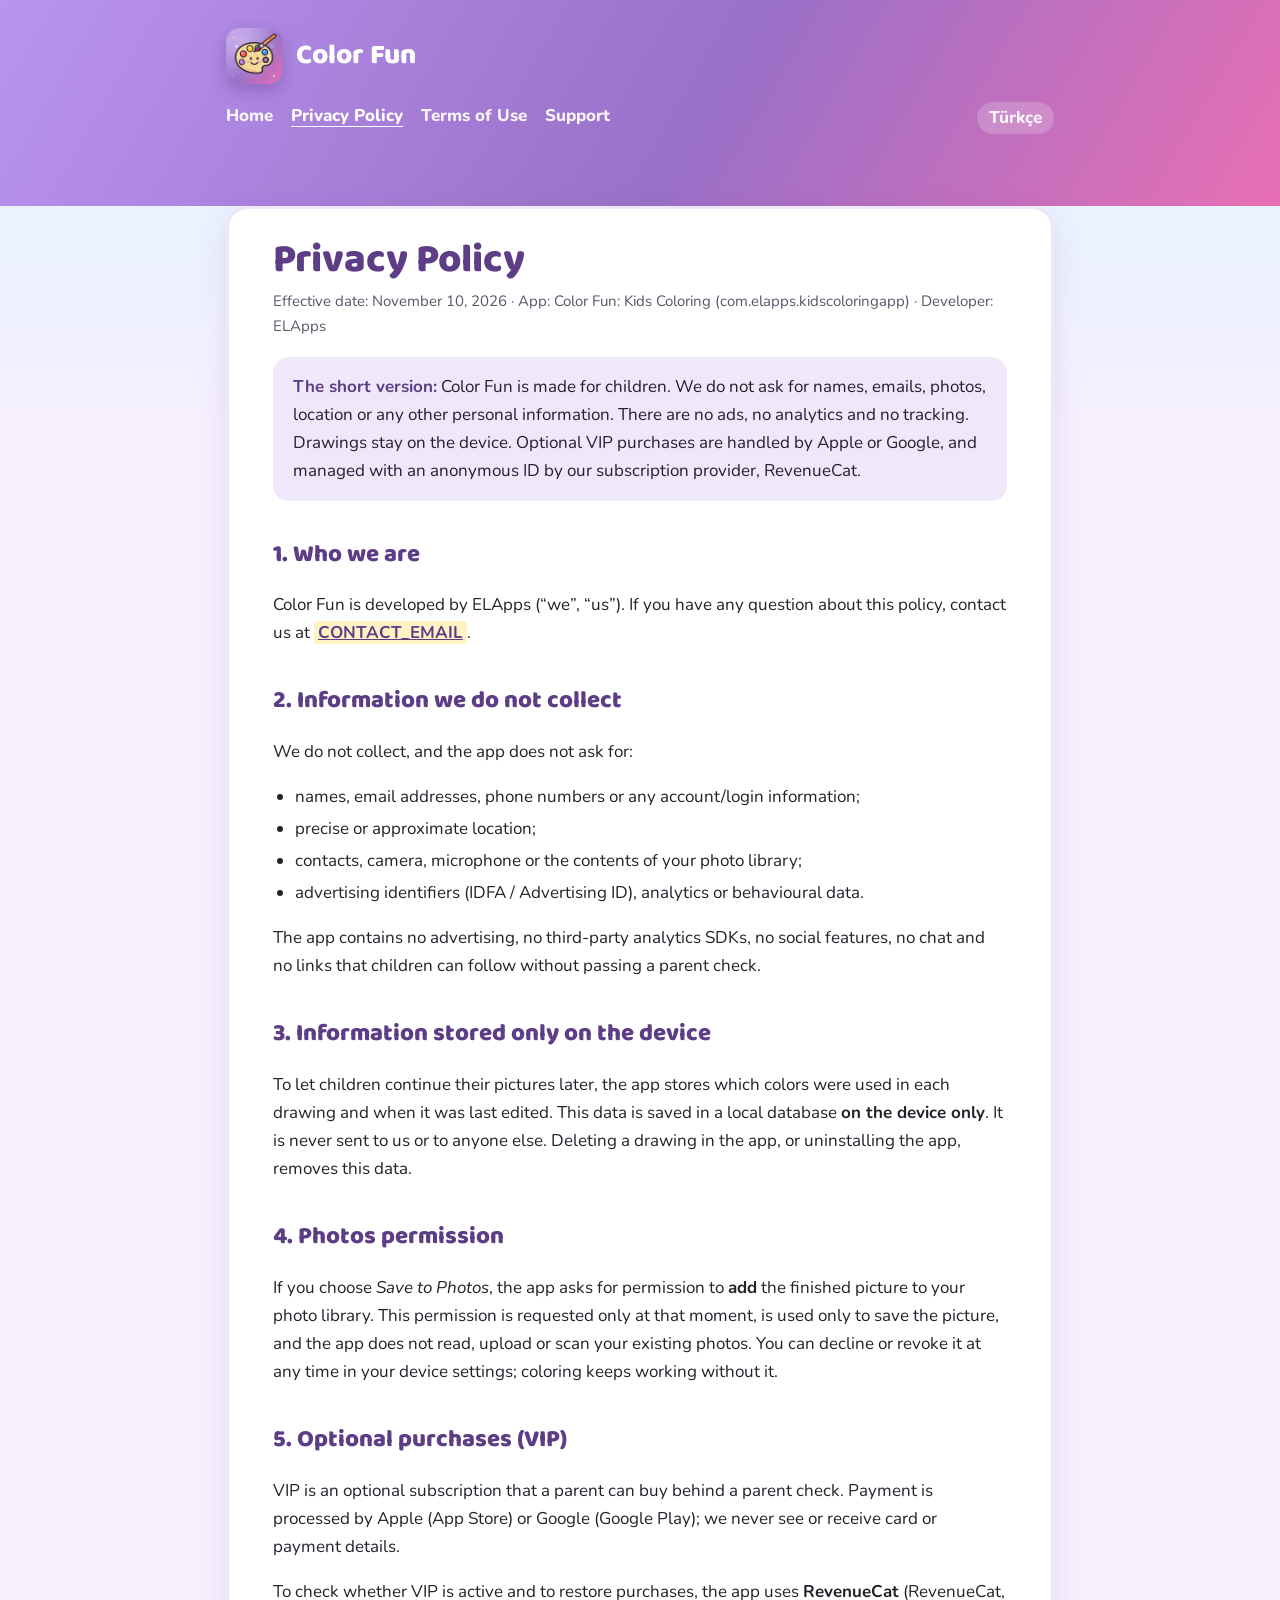
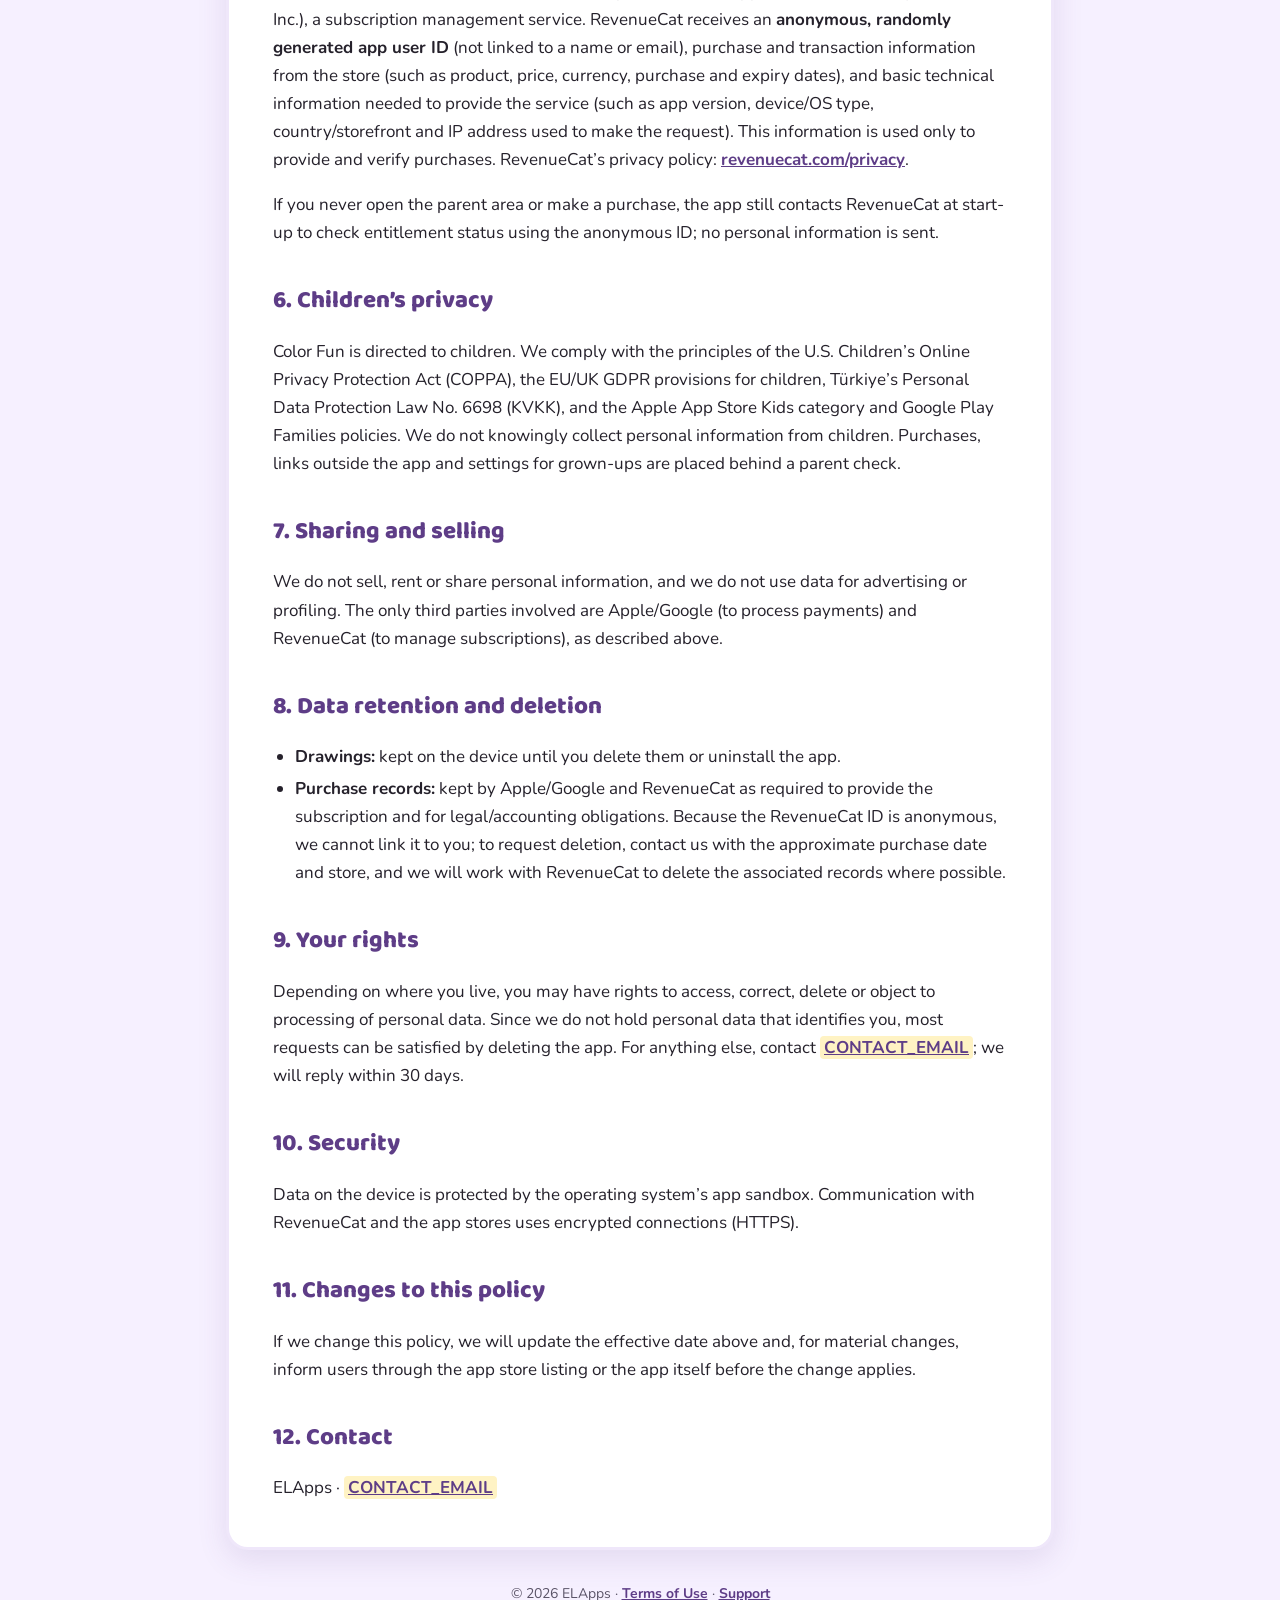
==== privacy.html @ 16841229 "Add files via upload" ====
<!doctype html>
<html lang="en">
<head>
<meta charset="utf-8">
<meta name="viewport" content="width=device-width, initial-scale=1">
<title>Privacy Policy – Color Fun</title>
<meta name="description" content="Privacy Policy for the Color Fun kids coloring app.">
<link rel="icon" href="assets/favicon.png">
<link rel="preconnect" href="https://fonts.googleapis.com">
<link rel="preconnect" href="https://fonts.gstatic.com" crossorigin>
<link href="https://fonts.googleapis.com/css2?family=Baloo+2:wght@800&family=Nunito:wght@400;700;800&display=swap" rel="stylesheet">
<link rel="stylesheet" href="style.css">
<link rel="alternate" hreflang="tr" href="tr/gizlilik.html">
</head>
<body>
<header class="site"><div class="wrap">
  <a class="brand" href="./"><img src="assets/icon.png" alt=""><span>Color Fun</span></a>
  <nav class="top" aria-label="Main">
    <a href="./">Home</a>
    <a href="privacy.html" aria-current="page">Privacy Policy</a>
    <a href="terms.html">Terms of Use</a>
    <a href="support.html">Support</a>
    <a class="lang" href="tr/gizlilik.html" hreflang="tr" lang="tr">Türkçe</a>
  </nav>
</div></header>
<main class="wrap">
<article class="card">
  <h1>Privacy Policy</h1>
  <p class="meta">Effective date: November 10, 2026 · App: Color Fun: Kids Coloring (com.elapps.kidscoloringapp) · Developer: ELApps</p>

  <div class="callout">
    <strong>The short version:</strong> Color Fun is made for children. We do not ask for names, emails, photos, location or any other personal information. There are no ads, no analytics and no tracking. Drawings stay on the device. Optional VIP purchases are handled by Apple or Google, and managed with an anonymous ID by our subscription provider, RevenueCat.
  </div>

  <h2>1. Who we are</h2>
  <p>Color Fun is developed by ELApps (“we”, “us”). If you have any question about this policy, contact us at <a class="placeholder" href="mailto:CONTACT_EMAIL">CONTACT_EMAIL</a>.</p>

  <h2>2. Information we do not collect</h2>
  <p>We do not collect, and the app does not ask for:</p>
  <ul>
    <li>names, email addresses, phone numbers or any account/login information;</li>
    <li>precise or approximate location;</li>
    <li>contacts, camera, microphone or the contents of your photo library;</li>
    <li>advertising identifiers (IDFA / Advertising ID), analytics or behavioural data.</li>
  </ul>
  <p>The app contains no advertising, no third-party analytics SDKs, no social features, no chat and no links that children can follow without passing a parent check.</p>

  <h2>3. Information stored only on the device</h2>
  <p>To let children continue their pictures later, the app stores which colors were used in each drawing and when it was last edited. This data is saved in a local database <strong>on the device only</strong>. It is never sent to us or to anyone else. Deleting a drawing in the app, or uninstalling the app, removes this data.</p>

  <h2>4. Photos permission</h2>
  <p>If you choose <em>Save to Photos</em>, the app asks for permission to <strong>add</strong> the finished picture to your photo library. This permission is requested only at that moment, is used only to save the picture, and the app does not read, upload or scan your existing photos. You can decline or revoke it at any time in your device settings; coloring keeps working without it.</p>

  <h2>5. Optional purchases (VIP)</h2>
  <p>VIP is an optional subscription that a parent can buy behind a parent check. Payment is processed by Apple (App Store) or Google (Google Play); we never see or receive card or payment details.</p>
  <p>To check whether VIP is active and to restore purchases, the app uses <strong>RevenueCat</strong> (RevenueCat, Inc.), a subscription management service. RevenueCat receives an <strong>anonymous, randomly generated app user ID</strong> (not linked to a name or email), purchase and transaction information from the store (such as product, price, currency, purchase and expiry dates), and basic technical information needed to provide the service (such as app version, device/OS type, country/storefront and IP address used to make the request). This information is used only to provide and verify purchases. RevenueCat’s privacy policy: <a href="https://www.revenuecat.com/privacy" rel="noopener">revenuecat.com/privacy</a>.</p>
  <p>If you never open the parent area or make a purchase, the app still contacts RevenueCat at start-up to check entitlement status using the anonymous ID; no personal information is sent.</p>

  <h2>6. Children’s privacy</h2>
  <p>Color Fun is directed to children. We comply with the principles of the U.S. Children’s Online Privacy Protection Act (COPPA), the EU/UK GDPR provisions for children, Türkiye’s Personal Data Protection Law No. 6698 (KVKK), and the Apple App Store Kids category and Google Play Families policies. We do not knowingly collect personal information from children. Purchases, links outside the app and settings for grown-ups are placed behind a parent check.</p>

  <h2>7. Sharing and selling</h2>
  <p>We do not sell, rent or share personal information, and we do not use data for advertising or profiling. The only third parties involved are Apple/Google (to process payments) and RevenueCat (to manage subscriptions), as described above.</p>

  <h2>8. Data retention and deletion</h2>
  <ul>
    <li><strong>Drawings:</strong> kept on the device until you delete them or uninstall the app.</li>
    <li><strong>Purchase records:</strong> kept by Apple/Google and RevenueCat as required to provide the subscription and for legal/accounting obligations. Because the RevenueCat ID is anonymous, we cannot link it to you; to request deletion, contact us with the approximate purchase date and store, and we will work with RevenueCat to delete the associated records where possible.</li>
  </ul>

  <h2>9. Your rights</h2>
  <p>Depending on where you live, you may have rights to access, correct, delete or object to processing of personal data. Since we do not hold personal data that identifies you, most requests can be satisfied by deleting the app. For anything else, contact <a class="placeholder" href="mailto:CONTACT_EMAIL">CONTACT_EMAIL</a>; we will reply within 30 days.</p>

  <h2>10. Security</h2>
  <p>Data on the device is protected by the operating system’s app sandbox. Communication with RevenueCat and the app stores uses encrypted connections (HTTPS).</p>

  <h2>11. Changes to this policy</h2>
  <p>If we change this policy, we will update the effective date above and, for material changes, inform users through the app store listing or the app itself before the change applies.</p>

  <h2>12. Contact</h2>
  <p>ELApps · <a class="placeholder" href="mailto:CONTACT_EMAIL">CONTACT_EMAIL</a></p>
</article>
</main>
<footer>© 2026 ELApps · <a href="terms.html">Terms of Use</a> · <a href="support.html">Support</a></footer>
</body>
</html>
---- style.css ----
:root {
  --lavender: #9a70c8;
  --lavender-dark: #5e3d87;
  --lavender-light: #efe7fa;
  --pink: #f52e91;
  --sky: #ddf4ff;
  --ink: #25212b;
  --muted: #5b5468;
  --card: #ffffff;
  --radius: 22px;
}
* { box-sizing: border-box; }
html { -webkit-text-size-adjust: 100%; background: #f6f0ff; }
body {
  margin: 0;
  font-family: 'Nunito', system-ui, -apple-system, 'Segoe UI', Roboto, sans-serif;
  color: var(--ink);
  background: linear-gradient(180deg, var(--sky) 0, #f6f0ff 420px, #f6f0ff 100%);
  min-height: 100vh;
  line-height: 1.65;
  font-size: 17px;
}
a { color: var(--lavender-dark); font-weight: 700; }
a:focus-visible { outline: 3px solid var(--pink); outline-offset: 2px; border-radius: 4px; }
header.site {
  background: linear-gradient(120deg, #b994f0, var(--lavender) 55%, #e86fb4);
  color: #fff;
  padding: 28px 16px 72px;
}
.wrap { max-width: 860px; margin: 0 auto; padding: 0 16px; }
.brand { display: flex; align-items: center; gap: 14px; text-decoration: none; color: #fff; }
.brand img { width: 56px; height: 56px; border-radius: 14px; box-shadow: 0 6px 16px rgba(60, 20, 100, .25); }
.brand span { font-family: 'Baloo 2', 'Nunito', sans-serif; font-weight: 800; font-size: 28px; }
nav.top { display: flex; flex-wrap: wrap; gap: 8px 18px; margin-top: 18px; }
nav.top a { color: #fff; text-decoration: none; font-weight: 800; opacity: .92; }
nav.top a[aria-current="page"] { text-decoration: underline; text-underline-offset: 5px; opacity: 1; }
nav.top .lang { margin-left: auto; background: rgba(255, 255, 255, .22); padding: 2px 12px; border-radius: 999px; }
main { margin-top: -48px; }
.card {
  background: var(--card);
  border-radius: var(--radius);
  padding: 28px clamp(18px, 4vw, 44px);
  box-shadow: 0 10px 30px rgba(94, 61, 135, .12);
  border: 3px solid var(--lavender-light);
}
h1 { font-family: 'Baloo 2', 'Nunito', sans-serif; font-weight: 800; color: var(--lavender-dark); line-height: 1.15; margin: 0 0 6px; font-size: clamp(30px, 5vw, 40px); }
h2 { font-family: 'Baloo 2', 'Nunito', sans-serif; font-weight: 800; color: var(--lavender-dark); margin: 34px 0 6px; font-size: 24px; }
h3 { margin: 22px 0 4px; font-size: 18px; }
.meta { color: var(--muted); font-size: 15px; margin: 0 0 18px; }
.callout { background: var(--lavender-light); border-radius: 16px; padding: 16px 20px; margin: 18px 0; }
.callout strong { color: var(--lavender-dark); }
ul { padding-left: 22px; }
li { margin: 4px 0; }
table { width: 100%; border-collapse: collapse; margin: 12px 0; font-size: 15px; }
th, td { text-align: left; padding: 10px 12px; border-bottom: 1px solid #e8e1f3; vertical-align: top; }
th { background: #f7f2ff; color: var(--lavender-dark); }
.table-scroll { overflow-x: auto; }
.grid { display: grid; grid-template-columns: repeat(auto-fit, minmax(220px, 1fr)); gap: 16px; margin-top: 18px; }
.tile { display: block; text-decoration: none; color: var(--ink); font-weight: 400; background: #faf7ff; border: 3px solid var(--lavender-light); border-radius: 18px; padding: 18px; }
.tile:hover { border-color: var(--lavender); }
.tile b { display: block; color: var(--lavender-dark); font-size: 19px; margin-bottom: 4px; }
.hero { display: flex; gap: 22px; align-items: center; flex-wrap: wrap; }
.hero img { width: 112px; height: 112px; border-radius: 26px; box-shadow: 0 8px 20px rgba(94, 61, 135, .2); }
.badges { display: flex; flex-wrap: wrap; gap: 8px; margin-top: 10px; }
.badges span { background: #fff0f7; color: #b0166a; font-weight: 800; font-size: 14px; border-radius: 999px; padding: 4px 12px; }
footer { color: var(--muted); font-size: 14px; text-align: center; padding: 32px 16px 48px; }
.placeholder { background: #fff3c4; padding: 0 4px; border-radius: 4px; }
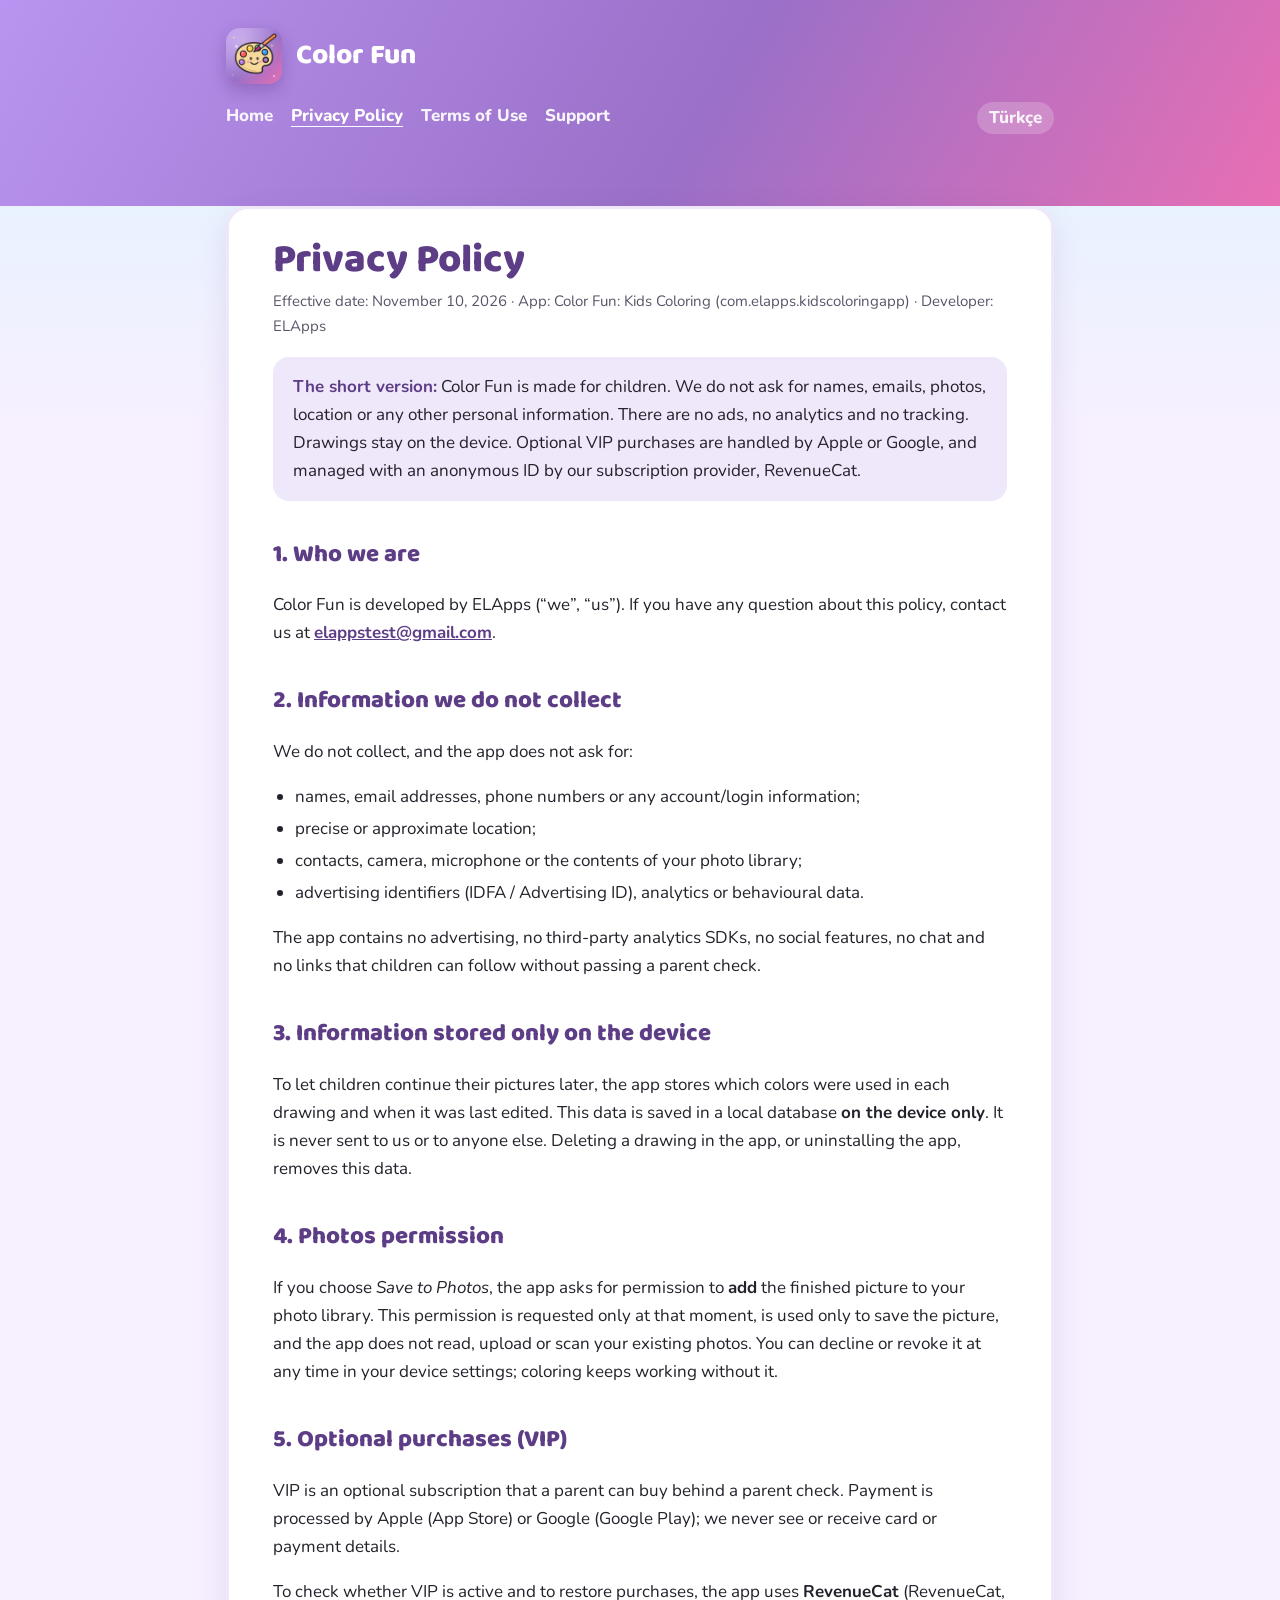
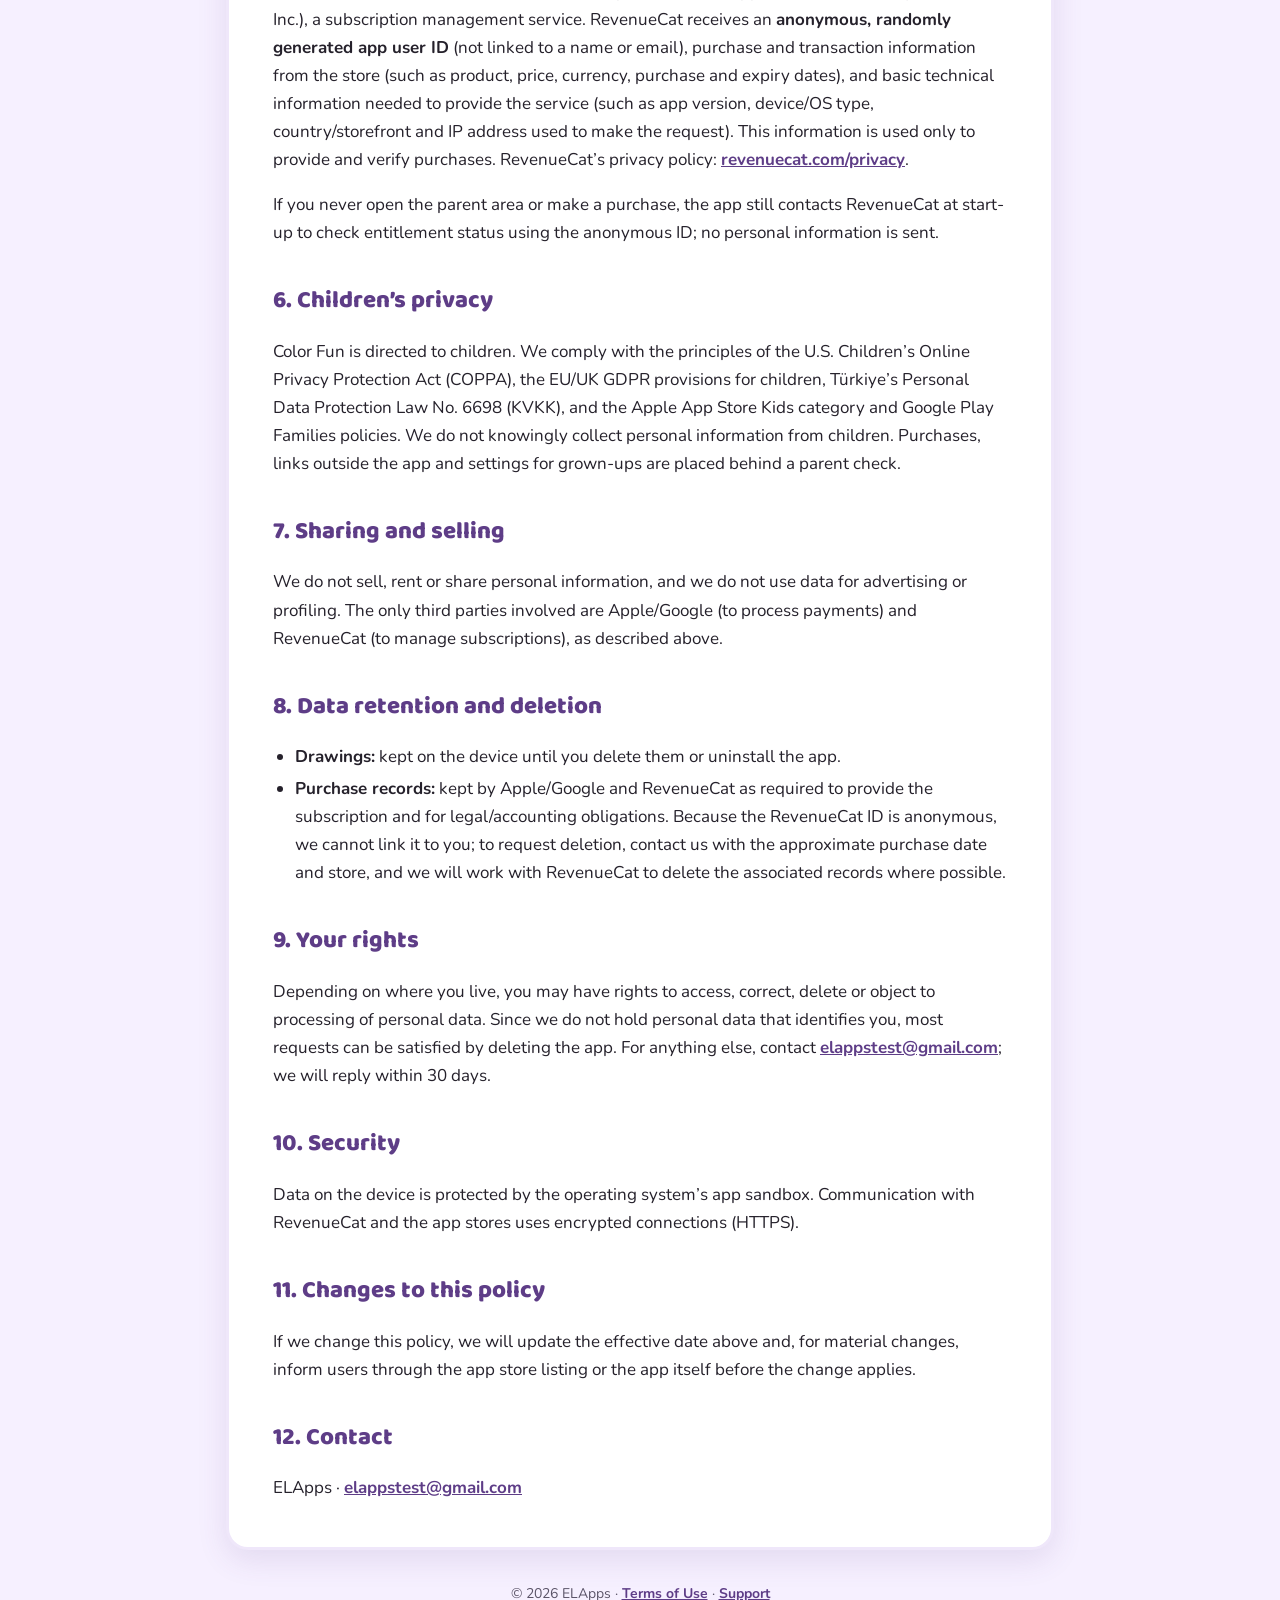
==== commit 8f7cccaa: "Add support contact email" ====
--- a/privacy.html
+++ b/privacy.html
@@ -33,7 +33,7 @@
   </div>
 
   <h2>1. Who we are</h2>
-  <p>Color Fun is developed by ELApps (“we”, “us”). If you have any question about this policy, contact us at <a class="placeholder" href="mailto:CONTACT_EMAIL">CONTACT_EMAIL</a>.</p>
+  <p>Color Fun is developed by ELApps (“we”, “us”). If you have any question about this policy, contact us at <a href="mailto:elappstest@gmail.com">elappstest@gmail.com</a>.</p>
 
   <h2>2. Information we do not collect</h2>
   <p>We do not collect, and the app does not ask for:</p>
@@ -69,7 +69,7 @@
   </ul>
 
   <h2>9. Your rights</h2>
-  <p>Depending on where you live, you may have rights to access, correct, delete or object to processing of personal data. Since we do not hold personal data that identifies you, most requests can be satisfied by deleting the app. For anything else, contact <a class="placeholder" href="mailto:CONTACT_EMAIL">CONTACT_EMAIL</a>; we will reply within 30 days.</p>
+  <p>Depending on where you live, you may have rights to access, correct, delete or object to processing of personal data. Since we do not hold personal data that identifies you, most requests can be satisfied by deleting the app. For anything else, contact <a href="mailto:elappstest@gmail.com">elappstest@gmail.com</a>; we will reply within 30 days.</p>
 
   <h2>10. Security</h2>
   <p>Data on the device is protected by the operating system’s app sandbox. Communication with RevenueCat and the app stores uses encrypted connections (HTTPS).</p>
@@ -78,7 +78,7 @@
   <p>If we change this policy, we will update the effective date above and, for material changes, inform users through the app store listing or the app itself before the change applies.</p>
 
   <h2>12. Contact</h2>
-  <p>ELApps · <a class="placeholder" href="mailto:CONTACT_EMAIL">CONTACT_EMAIL</a></p>
+  <p>ELApps · <a href="mailto:elappstest@gmail.com">elappstest@gmail.com</a></p>
 </article>
 </main>
 <footer>© 2026 ELApps · <a href="terms.html">Terms of Use</a> · <a href="support.html">Support</a></footer>
